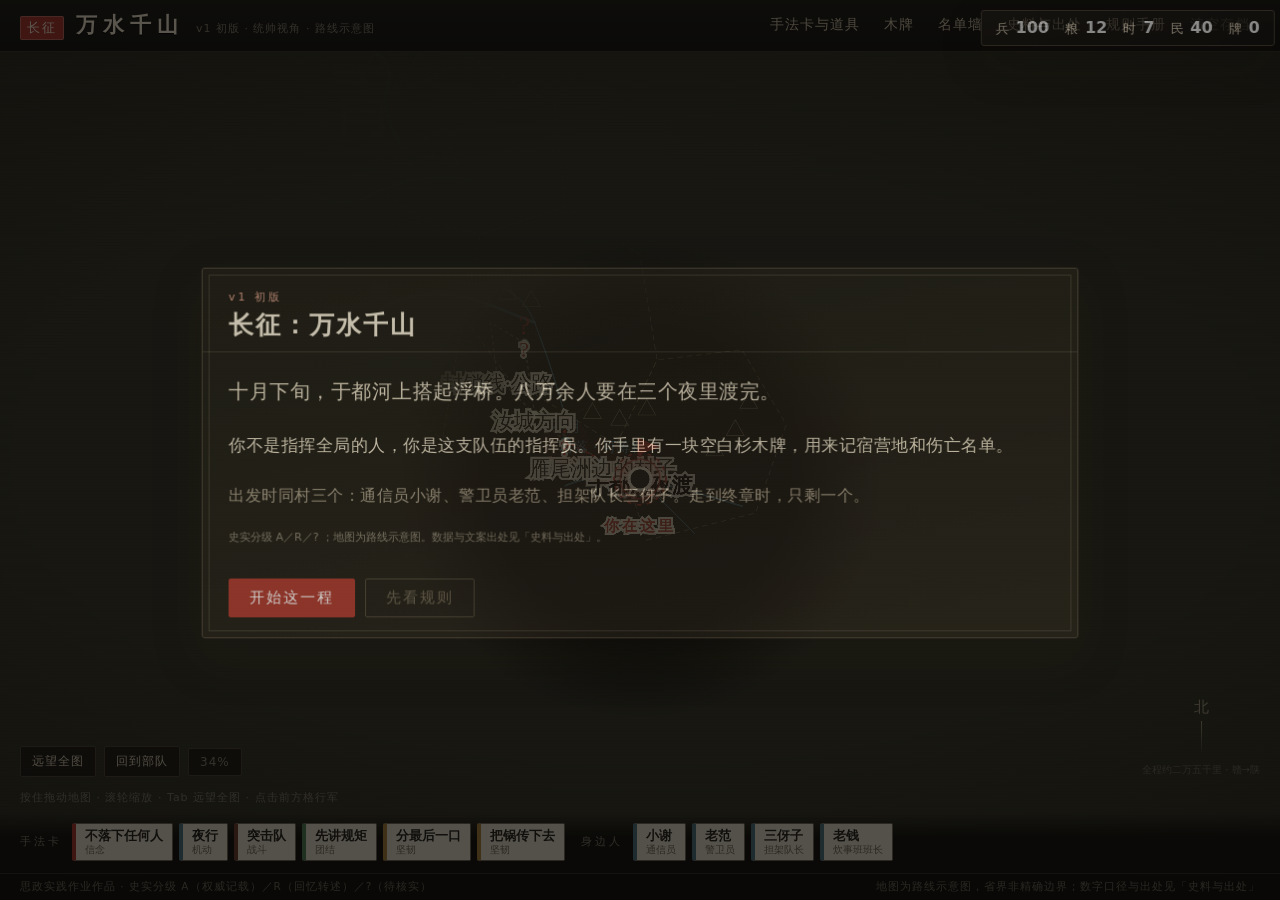
==== index.html @ f096ad65 "初始导入：《长征：万水千山》统帅视角文字游戏 思政实践作业作品。纯静态前端、零依赖，把 游戏/ 当站点根目录即可发布， 双击 游戏/index.html 也能离线玩。玩法设计以 08 号文档为唯一口径" ====
<!DOCTYPE html>
<html lang="zh-CN">
<head>
<meta charset="utf-8">
<meta name="viewport" content="width=device-width, initial-scale=1">
<title>长征：万水千山 · 入口</title>
<meta http-equiv="refresh" content="0; url=%E6%B8%B8%E6%88%8F/index.html">
<link rel="canonical" href="游戏/index.html">
<style>
  html,body{height:100%;margin:0;background:#efe6d2;color:#26231f;
    font-family:"Songti SC","STSong","Noto Serif SC","SimSun",serif;
    display:flex;align-items:center;justify-content:center}
  a{color:#a8342a}
  p{font-size:14px;letter-spacing:1px;text-align:center;line-height:2}
</style>
</head>
<body>
<p>正在进入地图 …<br>
若没有自动跳转，点 <a href="游戏/index.html">游戏/index.html</a> 进入。<br>
<span style="opacity:.6">（本文件只是整包发布时的根入口；站点真正的首页是 <b>游戏/index.html</b>。）</span></p>
</body>
</html>
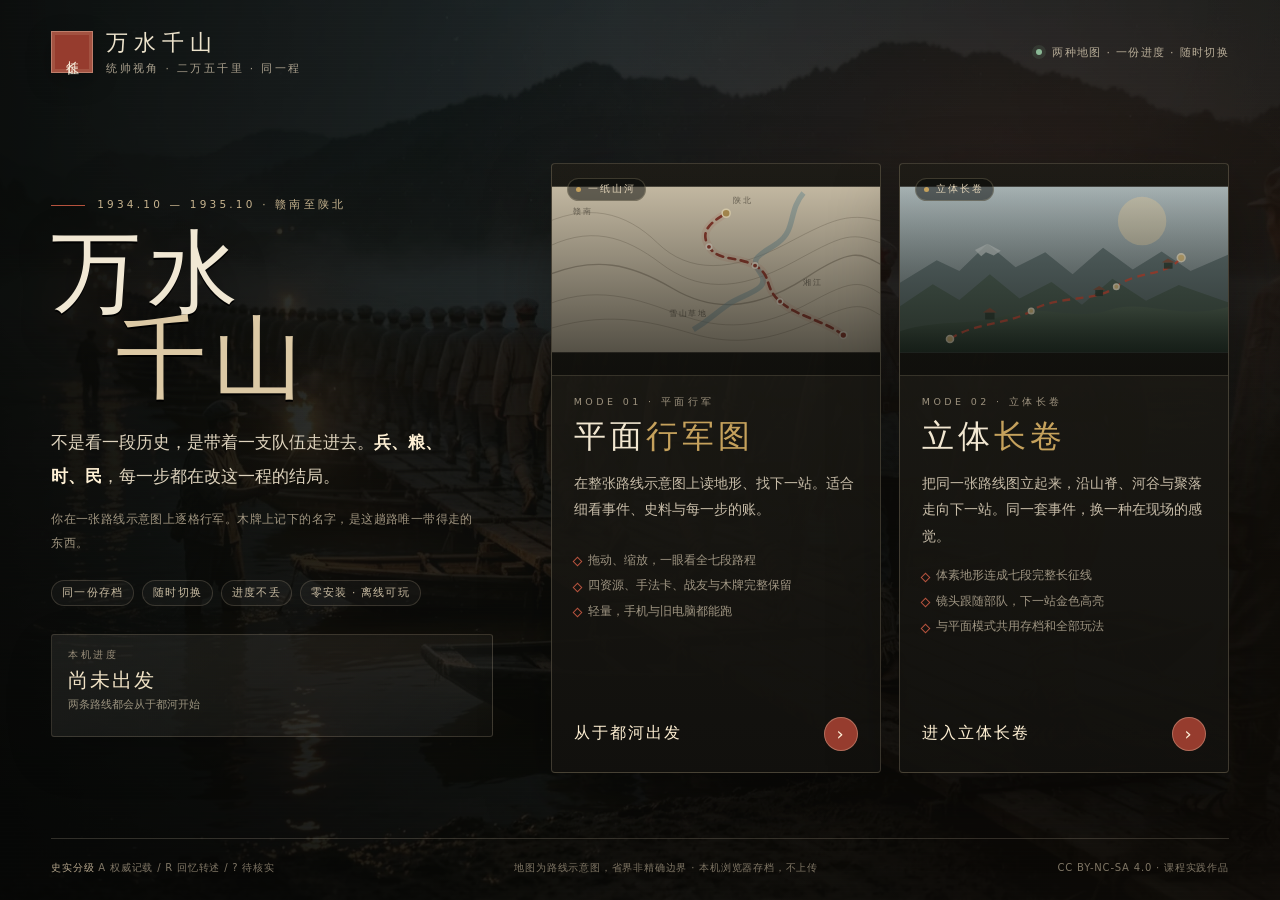
==== commit 6e258fbd: "双模式主入口与 3D 长卷迭代入库 新增 游戏/start.html：平面行军 / 立体长卷并列主入口，两套地图共用 localStorage 进度；根 index.html、README、发布自检同" ====
--- a/index.html
+++ b/index.html
@@ -3,9 +3,9 @@
 <head>
 <meta charset="utf-8">
 <meta name="viewport" content="width=device-width, initial-scale=1">
-<title>长征：万水千山 · 入口</title>
-<meta http-equiv="refresh" content="0; url=%E6%B8%B8%E6%88%8F/index.html">
-<link rel="canonical" href="游戏/index.html">
+<title>长征：万水千山 · 主入口</title>
+<meta http-equiv="refresh" content="0; url=%E6%B8%B8%E6%88%8F/start.html">
+<link rel="canonical" href="游戏/start.html">
 <style>
   html,body{height:100%;margin:0;background:#efe6d2;color:#26231f;
     font-family:"Songti SC","STSong","Noto Serif SC","SimSun",serif;
@@ -15,8 +15,8 @@
 </style>
 </head>
 <body>
-<p>正在进入地图 …<br>
-若没有自动跳转，点 <a href="游戏/index.html">游戏/index.html</a> 进入。<br>
-<span style="opacity:.6">（本文件只是整包发布时的根入口；站点真正的首页是 <b>游戏/index.html</b>。）</span></p>
+<p>正在进入主入口 …<br>
+若没有自动跳转，点 <a href="游戏/start.html">游戏/start.html</a> 进入。<br>
+<span style="opacity:.6">（本文件只是整包发布时的根跳转；站点真正的首页是 <b>游戏/start.html</b>。）</span></p>
 </body>
 </html>
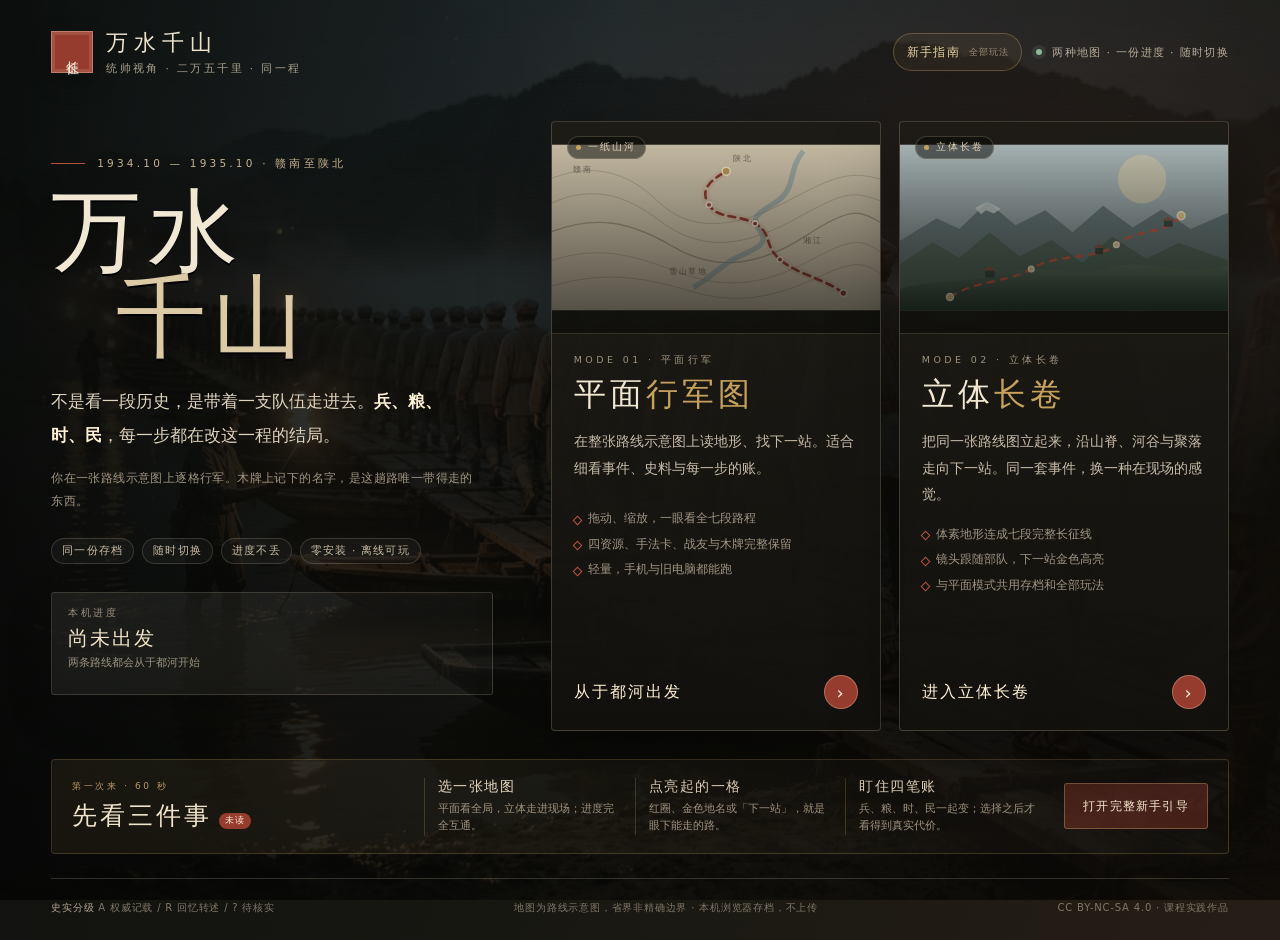
==== commit 5775b571: "主入口改为首页、功能菜单收拢并新增九步新手引导，发布 v41" ====
--- a/index.html
+++ b/index.html
@@ -4,8 +4,8 @@
 <meta charset="utf-8">
 <meta name="viewport" content="width=device-width, initial-scale=1">
 <title>长征：万水千山 · 主入口</title>
-<meta http-equiv="refresh" content="0; url=%E6%B8%B8%E6%88%8F/start.html">
-<link rel="canonical" href="游戏/start.html">
+<meta http-equiv="refresh" content="0; url=%E6%B8%B8%E6%88%8F/index.html">
+<link rel="canonical" href="游戏/index.html">
 <style>
   html,body{height:100%;margin:0;background:#efe6d2;color:#26231f;
     font-family:"Songti SC","STSong","Noto Serif SC","SimSun",serif;
@@ -16,7 +16,7 @@
 </head>
 <body>
 <p>正在进入主入口 …<br>
-若没有自动跳转，点 <a href="游戏/start.html">游戏/start.html</a> 进入。<br>
-<span style="opacity:.6">（本文件只是整包发布时的根跳转；站点真正的首页是 <b>游戏/start.html</b>。）</span></p>
+若没有自动跳转，点 <a href="游戏/index.html">游戏/index.html</a> 进入。<br>
+<span style="opacity:.6">（本文件只是整包发布时的根跳转；站点真正的首页是 <b>游戏/index.html</b>。）</span></p>
 </body>
 </html>
